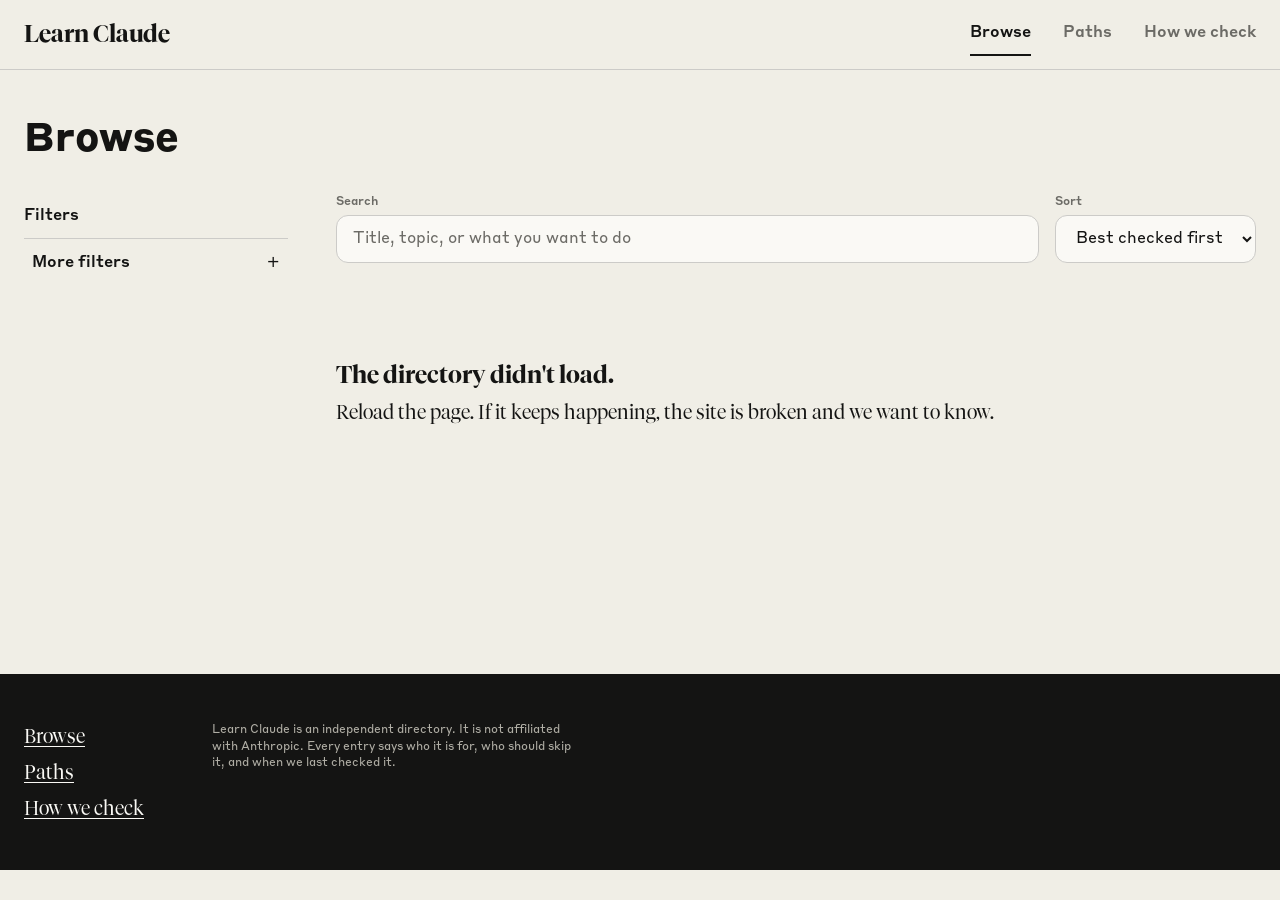
==== browse.html @ e6360607 "Home: mark the option the drawing is showing, and draw the one you point at Two things the home scre" ====
<!DOCTYPE html>
<html lang="en">
<head>
<meta charset="utf-8">
<meta name="viewport" content="width=device-width, initial-scale=1">
<title>Browse — Learn Claude</title>
<meta name="description" content="Filter every checked Claude resource by role, level, time, topic, format and cost. Each one says who it is for and who should skip it.">
<meta property="og:title" content="Browse — Learn Claude">
<meta property="og:description" content="Filter every checked Claude resource by role, level, time, topic, format and cost.">
<meta property="og:type" content="website">
<meta name="twitter:card" content="summary">
<link rel="icon" href="favicon.svg" type="image/svg+xml">
<link rel="preload" href="assets/fonts/tiempos/Tiempos Fine Light.woff2" as="font" type="font/woff2" crossorigin>
<link rel="stylesheet" href="assets/css/tokens.css">
<link rel="stylesheet" href="assets/css/site.css">
</head>
<body>

<a class="skip-link" href="#main">Skip to content</a>

<header class="site-header">
  <div class="wrap">
    <a class="wordmark" href="index.html">Learn Claude</a>
    <nav class="nav" aria-label="Main">
      <a class="nav-link" href="browse.html" aria-current="page">Browse</a>
      <a class="nav-link" href="paths.html">Paths</a>
      <a class="nav-link" href="how-we-check.html">How we check</a>
    </nav>
  </div>
</header>

<main id="main" class="wrap page">
  <h1 class="h1">Browse</h1>

  <div class="browse-grid">

    <aside class="filter-rail" aria-label="Filters">
      <div class="filter-head">
        <h2 class="h3">Filters</h2>
        <button type="button" class="btn-quiet hidden" id="clearAll">Clear all</button>
      </div>
      <div id="filtersPrimary"></div>
      <button type="button" class="filter-more" id="moreToggle" aria-expanded="false">
        <span>More filters</span><span aria-hidden="true" id="moreGlyph">+</span>
      </button>
      <div id="filtersMore" class="hidden"></div>
    </aside>

    <section aria-label="Results">
      <div class="results-bar">
        <div class="field" style="flex:1 1 300px">
          <label for="q">Search</label>
          <input class="input" id="q" type="search" aria-label="Search resources"
                 placeholder="Title, topic, or what you want to do" autocomplete="off">
        </div>
        <div class="field">
          <label for="sort">Sort</label>
          <select class="select" id="sort">
            <option value="best">Best checked first</option>
            <option value="newest">Newest first</option>
            <option value="shortest">Shortest first</option>
          </select>
        </div>
      </div>

      <div class="chip-row" id="appliedChips" style="margin-bottom:var(--space-16)"></div>

      <p class="result-count" id="count" aria-live="polite" role="status"></p>

      <div class="card-list" id="results" style="margin-top:var(--space-24)"></div>
      <div id="empty"></div>
    </section>

  </div>
</main>

<div class="mobile-filter-bar">
  <button type="button" class="btn btn-secondary" id="openSheet" aria-label="Open filters">
    Filters
  </button>
</div>

<div class="sheet hidden" id="sheet" role="dialog" aria-modal="true" aria-label="Filters">
  <div class="sheet-head">
    <h2 class="h3">Filters</h2>
    <button type="button" class="btn-quiet" id="closeSheet">Close</button>
  </div>
  <div class="sheet-body" id="sheetBody"></div>
  <div class="sheet-foot">
    <button type="button" class="btn btn-primary" id="sheetConfirm">Show resources</button>
  </div>
</div>

<footer class="site-footer">
  <div class="wrap">
    <div class="footer-col">
      <a href="browse.html">Browse</a>
      <a href="paths.html">Paths</a>
      <a href="how-we-check.html">How we check</a>
    </div>
    <p class="footer-note">
      Learn Claude is an independent directory. It is not affiliated with Anthropic.
      Every entry says who it is for, who should skip it, and when we last checked it.
    </p>
  </div>
</footer>

<script src="data/items.js"></script>
<script src="data/paths.js"></script>
<script src="assets/js/ui.js"></script>
<script src="assets/js/search.js"></script>
<script src="assets/js/browse.js"></script>
</body>
</html>
---- assets/css/tokens.css ----
/* ==========================================================================
   Design tokens — Claude learning directory
   Source: Anthropic's own design system, captured at
   https://styles.refero.design/style/d469cba4-c448-4a43-a033-883f8bfcdc42
   Checked 2026-08-19. Full reference: docs/design/anthropic-style-reference.md

   Nothing in the site may hardcode a colour, size, or radius. Use these.
   ========================================================================== */

/* --------------------------------------------------------------------------
   Fonts
   Files live in /styrene-font-family and /Tiempos_Fine.
   Note: the licensed Tiempos cut here is Fine, which is drawn for large display
   sizes. It is thin below about 24px. Body copy at 20px will look lighter than
   Anthropic's, which uses Tiempos Text. Swap the files if Text is acquired —
   nothing else changes, the family name stays the same.

   Weight 400 loads the file named Light, and that is deliberate. Two things:

   1. 'Tiempos Fine Regular' is a damaged file. Its CFF CharStrings INDEX fails
      validation, so Chrome rejects the .woff2 and the .otf alike and silently
      falls back to Georgia. 'Tiempos Fine Bold' is damaged the same way; no rule
      points at it. Every other face decodes. Replace the file and this comment
      goes away.
   2. Of the faces that do work, Light is the one that reads as body copy at 20px.
      Measured on the live page: Medium reads as bold, because a display cut's
      Medium lands near a text cut's Bold at this size.

   So the name says Light and the eye says regular. Trust the eye.
   -------------------------------------------------------------------------- */

@font-face {
  font-family: 'Tiempos';
  src: url('../fonts/tiempos/Tiempos Fine Light.woff2') format('woff2'),
       url('../fonts/tiempos/Tiempos Fine Light.otf') format('opentype');
  font-weight: 400; font-style: normal; font-display: swap;
}
/* Light Italic, not Regular Italic. The roman above is Light; a Regular italic
   beside it would set every italic phrase heavier than the words around it. */
@font-face {
  font-family: 'Tiempos';
  src: url('../fonts/tiempos/Tiempos Fine Light Italic.woff2') format('woff2'),
       url('../fonts/tiempos/Tiempos Fine Light Italic.otf') format('opentype');
  font-weight: 400; font-style: italic; font-display: swap;
}
@font-face {
  font-family: 'Tiempos';
  src: url('../fonts/tiempos/Tiempos Fine Semibold.woff2') format('woff2'),
       url('../fonts/tiempos/Tiempos Fine Semibold.otf') format('opentype');
  font-weight: 600; font-style: normal; font-display: swap;
}
@font-face {
  font-family: 'Styrene';
  src: url('../fonts/styrene/StyreneB-Regular.woff2') format('woff2'),
       url('../fonts/styrene/StyreneB-Regular.otf') format('opentype');
  font-weight: 400; font-style: normal; font-display: swap;
}
@font-face {
  font-family: 'Styrene';
  src: url('../fonts/styrene/StyreneB-Medium.woff2') format('woff2'),
       url('../fonts/styrene/StyreneB-Medium.otf') format('opentype');
  font-weight: 500; font-style: normal; font-display: swap;
}
@font-face {
  font-family: 'Styrene';
  src: url('../fonts/styrene/StyreneB-Bold.woff2') format('woff2'),
       url('../fonts/styrene/StyreneB-Bold.otf') format('opentype');
  font-weight: 700; font-style: normal; font-display: swap;
}

:root {

  /* ------------------------------------------------------------------------
     Palette — warm earth tones only. No cool gray, no blue, ever.
     ------------------------------------------------------------------------ */
  --slate-dark:    #141413;  /* primary text, headings, footer bg, hairlines  */
  --slate-medium:  #3d3d3a;  /* dark-on-dark borders inside the footer        */
  --cloud-dark:    #87867f;  /* outlined button borders, mid dividers         */
  --cloud-medium:  #b0aea5;  /* muted helper text, inactive nav, secondary    */
  --stone:         #cccbc8;  /* hairline borders between sections             */
  --oat-warm:      #e3dacc;  /* grouped panels, the icon accent colour        */
  --manilla:       #f5e3c7;  /* featured hero card only                       */
  --ivory-medium:  #f0eee6;  /* page canvas                                   */
  --ivory-light:   #faf9f5;  /* card surfaces                                 */
  --clay:          #d97757;  /* THE single accent. One filled CTA per page.   */
  --clay-deep:     #c6613f;  /* clay hover and pressed                        */
  --clay-text:     #ac5233;  /* clay as text — see the flag note below        */
  --bark:          #6c6b66;  /* ours, not Anthropic's — see the note below    */

  /* Why --bark exists. Measured 2026-08-19 against #f0eee6:
       --cloud-medium #b0aea5   1.91:1  fails WCAG at every size
       --cloud-dark   #87867f   3.15:1  passes only at 18.66px+
     Anthropic uses those two for small metadata anyway. We cannot: a directory
     whose whole product is a date and a one-line judgement must have those legible.
     --bark is --cloud-dark darkened on its own hue until it clears 4.60:1, so it
     stays in the warm family and passes AA at any size. */

  /* ------------------------------------------------------------------------
     Surfaces — elevation comes from tone, never from a shadow
     ------------------------------------------------------------------------ */
  --surface-canvas:  var(--ivory-medium);
  --surface-card:    var(--ivory-light);
  --surface-feature: var(--manilla);
  --surface-panel:   var(--oat-warm);
  --surface-invert:  var(--slate-dark);

  /* ------------------------------------------------------------------------
     Text
     ------------------------------------------------------------------------ */
  /* Every one of these passes WCAG AA at any size. Verified, not assumed. */
  --text-primary:   var(--slate-dark);   /* 15.87:1 on page */
  --text-secondary: var(--bark);         /*  4.60:1 on page — dates, source, metadata */
  --text-muted:     var(--bark);         /* same. There is no weaker legible option. */
  --text-on-invert: var(--ivory-light);  /* 17.50:1 on the footer */
  --text-on-clay:   var(--slate-dark);   /*  5.90:1. White on clay is 3.12:1 and fails. */

  /* Decorative only. Never put text a reader must read in these. */
  --line-quiet:     var(--cloud-medium); /* placeholder text, inactive nav, dividers */

  /* ------------------------------------------------------------------------
     Borders — 1px hairlines. There are no shadows in this system.
     ------------------------------------------------------------------------ */
  --border:        var(--stone);
  --border-strong: var(--cloud-dark);
  --border-invert: var(--slate-medium);

  /* ------------------------------------------------------------------------
     Semantic tokens for this site specifically.
     The four review tiers must never be signalled by colour alone — every
     badge carries its word as well. See docs/design/design-brief.md.
     ------------------------------------------------------------------------ */
  --tier-reviewed-bg:     var(--slate-dark);
  --tier-reviewed-text:   var(--ivory-light);
  --tier-ai-bg:           var(--oat-warm);
  --tier-ai-text:         var(--slate-dark);
  --tier-previewed-bg:    transparent;
  --tier-previewed-text:  var(--bark);
  --tier-previewed-brdr:  var(--cloud-dark);
  --tier-listed-bg:       transparent;
  --tier-listed-text:     var(--bark);   /* badges are 12px — cloud-medium is illegible there */
  --tier-listed-brdr:     var(--stone);

  /* "possibly outdated" and "link is dead". Measured 2026-08-23 at 12px:
       --clay-deep #c6613f   3.85:1 on the card, 3.49:1 on the canvas — both fail AA
       --clay-text #ac5233   4.97:1 on the card, 4.51:1 on the canvas — both pass
     Same hue, same saturation, lightness lowered until it cleared 4.5:1, which is the
     method the --bark note above describes. A warning nobody can read is not a warning.
     --clay itself does not change; the one filled button keeps its colour. */
  --flag-outdated: var(--clay-text);

  /* ------------------------------------------------------------------------
     Type families
     ------------------------------------------------------------------------ */
  --font-serif: 'Tiempos', ui-serif, Georgia, Cambria, 'Times New Roman', serif;
  --font-sans:  'Styrene', ui-sans-serif, system-ui, -apple-system, 'Segoe UI', Roboto, sans-serif;
  --font-mono:  ui-monospace, SFMono-Regular, Menlo, Monaco, Consolas, monospace;

  /* ------------------------------------------------------------------------
     Type scale — major third from a 12px base.
     Serif carries the voice. Sans is interface chrome only.
     ------------------------------------------------------------------------ */
  --text-caption:     12px;  --leading-caption:     1.4;  --tracking-caption:    -0.24px;
  --text-body-sm:     16px;  --leading-body-sm:     1.5;  --tracking-body-sm:    -0.08px;
  --text-body:        20px;  --leading-body:        1.4;  --tracking-body:        0;
  --text-subheading:  24px;  --leading-subheading:  1.3;  --tracking-subheading: -0.05px;
  --text-heading:     40px;  --leading-heading:     1.1;  --tracking-heading:    -0.12px;
  --text-display:     68px;  --leading-display:     1.1;  --tracking-display:     0;

  --weight-regular:  400;
  --weight-medium:   500;
  --weight-semibold: 600;
  --weight-bold:     700;

  /* ------------------------------------------------------------------------
     Spacing — 4px base. Nothing outside this scale.
     ------------------------------------------------------------------------ */
  --space-4:   4px;
  --space-8:   8px;
  --space-12: 12px;
  --space-16: 16px;
  --space-24: 24px;
  --space-32: 32px;
  --space-48: 48px;
  --space-76: 76px;
  --space-100: 100px;

  /* ------------------------------------------------------------------------
     Layout
     ------------------------------------------------------------------------ */
  --page-max-width: 1280px;
  --measure: 68ch;          /* longest a line of body text may run */
  --section-gap: var(--space-100);
  --card-padding: var(--space-24);
  --element-gap: var(--space-8);

  /* ------------------------------------------------------------------------
     Radius — the bottom-only 8px on filled buttons is the signature.
     Do not round it evenly.
     ------------------------------------------------------------------------ */
  --radius-card:    24px;
  --radius-outline: 12px;
  --radius-filled:  0 0 8px 8px;
  --radius-nav:      0;
  --radius-badge:    0;
  --radius-link:     0;

  /* ------------------------------------------------------------------------
     Motion — used by the fillable level and time icons, and by filter changes.
     ------------------------------------------------------------------------ */
  --dur-fast: 120ms;
  --dur-base: 220ms;
  --dur-slow: 550ms;
  --ease-out: cubic-bezier(.4, 0, .2, 1);

  /* ------------------------------------------------------------------------
     Focus — must be visible everywhere. 2px, never removed.
     ------------------------------------------------------------------------ */
  --focus-ring: 2px solid var(--slate-dark);
  --focus-offset: 2px;
}

/* Smaller display type on phones. Everything else scales by itself. */
@media (max-width: 768px) {
  :root {
    --text-display: 40px;
    --text-heading: 36px;
    --text-subheading: 20px;
    --text-body: 18px;
    --section-gap: var(--space-48);
  }
}

@media (prefers-reduced-motion: reduce) {
  :root {
    --dur-fast: 0ms;
    --dur-base: 0ms;
    --dur-slow: 0ms;
  }
}
---- assets/css/site.css ----
/* Learn Claude — the stylesheet.
 *
 * Every value here comes from tokens.css. Nothing hardcodes a colour, size or radius;
 * if a value is needed that is not a token, the token file is what should change.
 *
 * The design rules this file exists to hold, from docs/design/design-brief.md:
 *   - No box-shadow anywhere. Elevation is tone plus a 1px hairline.
 *   - Body copy is serif at 20px. Sans-serif is chrome only: nav, buttons, badges, meta.
 *   - Clay appears once per page, on one filled button.
 *   - Filled buttons are square on top, rounded at the bottom. That is the signature.
 *   - Inline links keep their underline at rest. Print convention, not hover-to-discover.
 */

/* ---------------------------------------------------------------- reset ---- */

*, *::before, *::after { box-sizing: border-box; }

html { -webkit-text-size-adjust: 100%; }

body {
  margin: 0;
  background: var(--surface-canvas);
  color: var(--text-primary);
  font: var(--weight-regular) var(--text-body)/var(--leading-body) var(--font-serif);
  -webkit-font-smoothing: antialiased;
  text-rendering: optimizeLegibility;
}

h1, h2, h3, h4, p, ul, ol, figure { margin: 0; }
ul, ol { padding: 0; list-style: none; }
img { max-width: 100%; display: block; }
input, select, button, textarea { font: inherit; color: inherit; }

a {
  color: var(--text-primary);
  text-decoration: underline;
  text-underline-offset: 3px;
  text-decoration-thickness: 1px;
}
a:hover { color: var(--bark); }

:focus-visible { outline: var(--focus-ring); outline-offset: var(--focus-offset); }

::placeholder { color: var(--bark); opacity: 1; }

/* Every control is at least 44px tall. Not a suggestion — it is the difference
   between usable and unusable on a phone. */
button, .btn, .nav-link, .filter-option { min-height: 44px; }

@media (prefers-reduced-motion: reduce) {
  *, *::before, *::after {
    animation-duration: 0.01ms !important;
    transition-duration: 0.01ms !important;
  }
}

/* --------------------------------------------------------------- layout ---- */

.wrap {
  max-width: var(--page-max-width);
  margin: 0 auto;
  padding-left: var(--space-24);
  padding-right: var(--space-24);
}

.skip-link {
  position: absolute;
  left: -9999px;
  top: var(--space-8);
  z-index: 99;
  background: var(--surface-card);
  color: var(--text-primary);
  padding: var(--space-12) var(--space-16);
  border: 1px solid var(--slate-dark);
  font: var(--weight-medium) var(--text-body-sm) var(--font-sans);
  text-decoration: none;
}
.skip-link:focus { left: var(--space-8); }

.site-header { border-bottom: 1px solid var(--border); }
.site-header .wrap {
  display: flex;
  align-items: center;
  justify-content: space-between;
  gap: var(--space-24);
  flex-wrap: wrap;
  padding-top: var(--space-12);
  padding-bottom: var(--space-12);
}

.wordmark {
  font: var(--weight-semibold) var(--text-subheading)/1.2 var(--font-serif);
  letter-spacing: var(--tracking-subheading);
  text-decoration: none;
  padding: var(--space-8) 0;
}

.nav { display: flex; gap: var(--space-32);
  font: var(--weight-medium) var(--text-body-sm)/var(--leading-body-sm) var(--font-sans); }
.nav-link {
  display: inline-flex;
  align-items: center;
  text-decoration: none;
  color: var(--text-secondary);
  border-bottom: 2px solid transparent;
}
.nav-link:hover { color: var(--text-primary); }
.nav-link[aria-current="page"] {
  color: var(--text-primary);
  border-bottom-color: var(--slate-dark);
}

.page { padding-top: var(--space-48); padding-bottom: var(--space-100); }

.site-footer {
  background: var(--surface-invert);
  color: var(--text-on-invert);
  margin-top: var(--space-100);
}
.site-footer .wrap {
  display: flex; flex-wrap: wrap; gap: var(--space-48);
  align-items: flex-start;
  padding-top: var(--space-48); padding-bottom: var(--space-48);
}
.site-footer a { color: var(--text-on-invert); }
.site-footer :focus-visible { outline-color: var(--ivory-light); }
.footer-col { display: flex; flex-direction: column; gap: var(--space-8); min-width: 140px; }
.footer-note {
  font: var(--weight-regular) var(--text-caption)/var(--leading-caption) var(--font-sans);
  color: var(--cloud-medium);
  max-width: 46ch;
}

/* ------------------------------------------------------------ typography ---- */

.display {
  font: var(--weight-regular) var(--text-display)/var(--leading-display) var(--font-serif);
  letter-spacing: var(--tracking-display);
  text-wrap: pretty;
}
.h1 {
  font: var(--weight-bold) var(--text-heading)/var(--leading-heading) var(--font-sans);
  letter-spacing: var(--tracking-heading);
}
.h2 {
  font: var(--weight-semibold) var(--text-subheading)/var(--leading-subheading) var(--font-serif);
  letter-spacing: var(--tracking-subheading);
  text-wrap: balance;
}
.h3 {
  font: var(--weight-medium) var(--text-body-sm)/var(--leading-body-sm) var(--font-sans);
}
.prose {
  max-width: var(--measure);
  font: var(--weight-regular) var(--text-body)/var(--leading-body) var(--font-serif);
  text-wrap: pretty;
}
.prose + .prose { margin-top: var(--space-16); }

/* Sans, small, quiet. Dates, counts, authors, helper text. */
.meta {
  font: var(--weight-regular) var(--text-body-sm)/var(--leading-body-sm) var(--font-sans);
  color: var(--text-secondary);
}
.caption {
  font: var(--weight-medium) var(--text-caption)/var(--leading-caption) var(--font-sans);
  letter-spacing: var(--tracking-caption);
  color: var(--text-secondary);
}
.lede {
  font: var(--weight-regular) var(--text-subheading)/var(--leading-subheading) var(--font-serif);
  max-width: var(--measure);
  text-wrap: pretty;
}

/* -------------------------------------------------------------- buttons ---- */

.btn {
  display: inline-flex;
  align-items: center;
  justify-content: center;
  gap: var(--space-8);
  padding: 0 var(--space-32);
  border: 1px solid transparent;
  cursor: pointer;
  text-decoration: none;
  font: var(--weight-medium) var(--text-body-sm)/var(--leading-body-sm) var(--font-sans);
  transition: background var(--dur-fast) var(--ease-out),
              color var(--dur-fast) var(--ease-out);
}

/* The one clay element on a page. Square on top, rounded below — and dark text,
   because white on clay measures 3.12:1 and fails. */
.btn-primary {
  background: var(--clay);
  color: var(--text-on-clay);
  border-radius: var(--radius-filled);
  min-height: 52px;
}
.btn-primary:hover { background: var(--clay-deep); color: var(--text-on-clay); }

.btn-secondary {
  background: transparent;
  color: var(--text-primary);
  border-color: var(--border-strong);
  border-radius: var(--radius-outline);
}
.btn-secondary:hover { background: var(--surface-card); color: var(--text-primary); }

.btn-quiet {
  background: transparent;
  border: 0;
  padding: var(--space-8) 0;
  color: var(--text-secondary);
  text-decoration: underline;
  text-underline-offset: 3px;
  cursor: pointer;
  font: var(--weight-regular) var(--text-caption)/var(--leading-caption) var(--font-sans);
}
.btn-quiet:hover { color: var(--text-primary); }

/* ---------------------------------------------------------------- forms ---- */

.field { display: flex; flex-direction: column; gap: var(--space-4); }
.field label {
  font: var(--weight-medium) var(--text-caption)/var(--leading-caption) var(--font-sans);
  color: var(--text-secondary);
}
.input, .select {
  width: 100%;
  min-height: 48px;
  padding: 0 var(--space-16);
  background: var(--surface-card);
  border: 1px solid var(--border);
  border-radius: var(--radius-outline);
  font: var(--weight-regular) var(--text-body-sm)/var(--leading-body-sm) var(--font-sans);
}
.input:hover, .select:hover { border-color: var(--border-strong); }

/* --------------------------------------------------------------- badges ---- */

/* How thoroughly we checked something. Colour never carries this alone — the word is
   always present, because a colour-blind reader must get the same information. */
.badge {
  display: inline-block;
  padding: 3px 10px;
  border: 1px solid transparent;
  border-radius: var(--radius-badge);
  font: var(--weight-medium) var(--text-caption)/var(--leading-caption) var(--font-sans);
  letter-spacing: var(--tracking-caption);
  white-space: nowrap;
}
.badge-reviewed    { background: var(--tier-reviewed-bg); color: var(--tier-reviewed-text); }
.badge-ai-reviewed { background: var(--tier-ai-bg);       color: var(--tier-ai-text); }
.badge-previewed   { background: transparent; color: var(--tier-previewed-text);
                     border-color: var(--tier-previewed-brdr); }
.badge-listed      { background: transparent; color: var(--tier-listed-text);
                     border-color: var(--tier-listed-brdr); }

/* Publisher. Quiet by design: who made it matters less than how well we checked it. */
.publisher-official {
  display: inline-block;
  padding: 2px 8px;
  background: var(--surface-feature);
  border-radius: var(--radius-badge);
  font: var(--weight-medium) var(--text-caption)/var(--leading-caption) var(--font-sans);
  color: var(--text-primary);
}

.chip {
  display: inline-block;
  padding: 3px 10px;
  border: 1px solid var(--border);
  border-radius: var(--radius-badge);
  font: var(--weight-regular) var(--text-caption)/var(--leading-caption) var(--font-sans);
  color: var(--text-secondary);
  white-space: nowrap;
}
.chip-row { display: flex; flex-wrap: wrap; gap: var(--space-8); align-items: center; }

/* A removable applied filter. */
.chip-applied {
  display: inline-flex; align-items: center; gap: var(--space-8);
  padding: 4px 6px 4px 10px;
  background: var(--surface-card);
  border: 1px solid var(--border-strong);
  border-radius: var(--radius-badge);
  font: var(--weight-regular) var(--text-caption)/var(--leading-caption) var(--font-sans);
  cursor: pointer;
}
.chip-applied:hover { background: var(--surface-feature); }

/* Choice chips on the home screen. */
.chip-choice {
  padding: var(--space-8) var(--space-16);
  background: var(--surface-card);
  border: 1px solid var(--border);
  border-radius: var(--radius-outline);
  cursor: pointer;
  font: var(--weight-regular) var(--text-body-sm)/var(--leading-body-sm) var(--font-sans);
  text-align: left;
  transition: background-color var(--dur-base) var(--ease-out);
}
.chip-choice:hover { border-color: var(--slate-dark); }

/* The drawing is showing this one.
   Before anything is chosen the picture changes by itself every 2.6 seconds, and until
   now nothing on the page said which option it was drawing. --surface-panel is the tone
   the icons are drawn against, so the chip and the picture agree.
   Background only. The border stays with :hover and [aria-pressed], which keeps three
   steps apart: being drawn, being pointed at, being chosen. The duration is the one the
   drawing fades with, so the chip and the picture move together — and reduced motion
   sets it to 0ms with everything else. */
.chip-choice[data-showing] { background: var(--surface-panel); }

.chip-choice[aria-pressed="true"] {
  background: var(--surface-invert);
  color: var(--text-on-invert);
  border-color: var(--slate-dark);
}

/* ----------------------------------------------------------------- card ---- */

.card {
  display: block;
  background: var(--surface-card);
  border: 1px solid var(--border);
  border-radius: var(--radius-card);
  padding: var(--card-padding);
  text-decoration: none;
  color: inherit;
  transition: border-color var(--dur-fast) var(--ease-out),
              background var(--dur-fast) var(--ease-out);
}
.card:hover { border-color: var(--border-strong); background: var(--surface-feature); color: inherit; }

.card-list { display: flex; flex-direction: column; gap: var(--space-16); }

.card-top { display: flex; align-items: flex-start; gap: var(--space-16);
            justify-content: space-between; }
.card-title {
  font: var(--weight-semibold) var(--text-subheading)/var(--leading-subheading) var(--font-serif);
  letter-spacing: var(--tracking-subheading);
  margin-top: var(--space-8);
  text-wrap: balance;
}
.card-source { margin-top: var(--space-4); }
.card-icon { width: 32px; height: 32px; flex: 0 0 auto; }

.card-for {
  margin-top: var(--space-12);
  font: var(--weight-regular) var(--text-body-sm)/var(--leading-body-sm) var(--font-sans);
  color: var(--text-secondary);
  max-width: var(--measure);
}

/* The reason the site exists. Serif, full size, heavier than everything above it.
   If this ever reads as a footnote, the card is wrong. */
.card-skip {
  margin-top: var(--space-12);
  padding-top: var(--space-12);
  border-top: 1px solid var(--line-quiet);
  font: var(--weight-regular) var(--text-body)/var(--leading-body) var(--font-serif);
  color: var(--text-primary);
  max-width: var(--measure);
  text-wrap: pretty;
}
.card-skip .label { font-weight: var(--weight-semibold); }

.card-foot {
  margin-top: var(--space-16);
  display: flex; flex-wrap: wrap; gap: var(--space-12); align-items: center;
  font: var(--weight-regular) var(--text-caption)/var(--leading-caption) var(--font-sans);
  color: var(--text-secondary);
}
.flag-outdated { color: var(--flag-outdated); }
.flag-dead { color: var(--flag-outdated); font-weight: var(--weight-medium); }

/* "Step 2 of 6 in Your first week with Claude" */
.card-path {
  display: inline-block;
  margin-top: var(--space-12);
  padding: 2px 10px;
  background: var(--surface-feature);
  border-radius: var(--radius-badge);
  font: var(--weight-medium) var(--text-caption)/var(--leading-caption) var(--font-sans);
}

/* -------------------------------------------------------------- browse ---- */

.browse-grid {
  display: grid;
  grid-template-columns: 264px minmax(0, 1fr);
  gap: var(--space-48);
  align-items: start;
  margin-top: var(--space-32);
}

/* Sticky, but it does not scroll inside itself. A capped, overflowing rail puts a
   second scrollbar next to the page's own, and a reader then has to work out which one
   moves what. The filters are short enough to simply be as tall as they are. */
.filter-rail {
  position: sticky;
  top: var(--space-24);
}
.filter-head {
  display: flex; align-items: center; justify-content: space-between;
  gap: var(--space-16); min-height: 44px;
}
.filter-group { margin: var(--space-16) 0 var(--space-24); }
.filter-group h3 { margin-bottom: var(--space-8); }
.filter-option {
  display: flex; align-items: center; gap: var(--space-12);
  width: 100%;
  padding: var(--space-4) var(--space-8);
  background: transparent; border: 0; border-radius: 0;
  cursor: pointer; text-align: left;
  font: var(--weight-regular) var(--text-body-sm)/var(--leading-body-sm) var(--font-sans);
}
.filter-option:hover { background: var(--surface-card); }
.filter-box {
  flex: 0 0 auto; width: 16px; height: 16px;
  display: inline-flex; align-items: center; justify-content: center;
  font: var(--weight-bold) 11px/1 var(--font-sans);
  border: 1px solid var(--border-strong);
  background: transparent;
  color: var(--ivory-light);
}
.filter-option[aria-checked="true"] .filter-box {
  background: var(--slate-dark); border-color: var(--slate-dark);
}
.filter-icon { width: 28px; height: 28px; flex: 0 0 auto;
               background-position: center; background-size: contain;
               background-repeat: no-repeat; }
.filter-more {
  display: flex; justify-content: space-between; align-items: center;
  gap: var(--space-16); width: 100%;
  padding: var(--space-12) var(--space-8);
  background: transparent; border: 0; border-top: 1px solid var(--border);
  border-radius: 0; cursor: pointer; text-align: left;
  font: var(--weight-medium) var(--text-body-sm)/var(--leading-body-sm) var(--font-sans);
}
.filter-more:hover { background: var(--surface-card); }

.results-bar {
  display: flex; flex-wrap: wrap; gap: var(--space-16);
  align-items: flex-end; margin-bottom: var(--space-24);
}
.result-count {
  font: var(--weight-medium) var(--text-body-sm)/var(--leading-body-sm) var(--font-sans);
  color: var(--text-primary);
}

.empty {
  padding: var(--space-48) 0;
  max-width: var(--measure);
}
.empty strong { display: block; margin-bottom: var(--space-8);
  font: var(--weight-semibold) var(--text-subheading)/var(--leading-subheading) var(--font-serif); }

/* --------------------------------------------------------------- paths ---- */

/* A path is a route, so it reads as a numbered line rather than a grid of cards. */
.path-list { display: flex; flex-direction: column; gap: var(--space-48); }

.path-header { max-width: var(--measure); }
.path-stats {
  margin-top: var(--space-8);
  font: var(--weight-regular) var(--text-caption)/var(--leading-caption) var(--font-sans);
  color: var(--text-secondary);
}

.step-list { display: flex; flex-direction: column; gap: 0; margin-top: var(--space-32); }

.step {
  display: grid;
  grid-template-columns: 56px minmax(0, 1fr);
  gap: var(--space-24);
  padding-bottom: var(--space-32);
  position: relative;
}
/* The spine. Makes the order unmistakable when you land halfway down. */
.step::before {
  content: "";
  position: absolute;
  left: 27px; top: 40px; bottom: 0;
  width: 1px; background: var(--border);
}
.step:last-child::before { display: none; }

.step-num {
  width: 40px; height: 40px;
  display: flex; align-items: center; justify-content: center;
  border: 1px solid var(--border-strong);
  border-radius: 50%;
  background: var(--surface-canvas);
  position: relative; z-index: 1;
  font: var(--weight-medium) var(--text-caption)/1 var(--font-sans);
}

/* Ours, not the resource's — same weight `Skip if:` carries on a card. */
.step-why {
  margin-top: var(--space-12);
  font: var(--weight-regular) var(--text-body)/var(--leading-body) var(--font-serif);
  max-width: var(--measure);
  text-wrap: pretty;
}

/* ------------------------------------------------------------- resource ---- */

.resource-head { max-width: var(--measure); }
.resource-actions {
  display: flex; flex-wrap: wrap; gap: var(--space-12);
  margin-top: var(--space-32);
}
.section { margin-top: var(--space-48); max-width: var(--measure); }
.section h2 { margin-bottom: var(--space-12); }
.provenance {
  margin-top: var(--space-48);
  padding-top: var(--space-16);
  border-top: 1px solid var(--border);
  font: var(--weight-regular) var(--text-caption)/var(--leading-caption) var(--font-sans);
  color: var(--text-secondary);
}

/* ---------------------------------------------------------------- mobile ---- */

.mobile-filter-bar { display: none; }

@media (max-width: 768px) {
  .wrap { padding-left: var(--space-16); padding-right: var(--space-16); }
  .browse-grid { grid-template-columns: 1fr; gap: var(--space-24); }
  .filter-rail { display: none; }
  .page { padding-bottom: var(--space-100); }

  /* A bar pinned to the bottom, because that is where a thumb is. */
  .mobile-filter-bar {
    display: block;
    position: fixed; left: 0; right: 0; bottom: 0; z-index: 40;
    padding: var(--space-12) var(--space-16);
    background: var(--surface-card);
    border-top: 1px solid var(--border);
  }
  .mobile-filter-bar .btn { width: 100%; }

  .sheet {
    position: fixed; inset: 0; z-index: 50;
    background: var(--surface-canvas);
    display: flex; flex-direction: column;
  }
  .sheet-head {
    display: flex; align-items: center; justify-content: space-between;
    gap: var(--space-16);
    padding: var(--space-16);
    border-bottom: 1px solid var(--border);
  }
  .sheet-body { flex: 1; overflow: auto; padding: var(--space-16); }
  .sheet-foot { padding: var(--space-16); border-top: 1px solid var(--border); }
  .sheet-foot .btn { width: 100%; }

  .step { grid-template-columns: 40px minmax(0, 1fr); gap: var(--space-16); }
  .step::before { left: 19px; }
  .step-num { width: 32px; height: 32px; }
}

.hidden { display: none !important; }
.visually-hidden {
  position: absolute; width: 1px; height: 1px;
  padding: 0; margin: -1px; overflow: hidden;
  clip: rect(0 0 0 0); white-space: nowrap; border: 0;
}
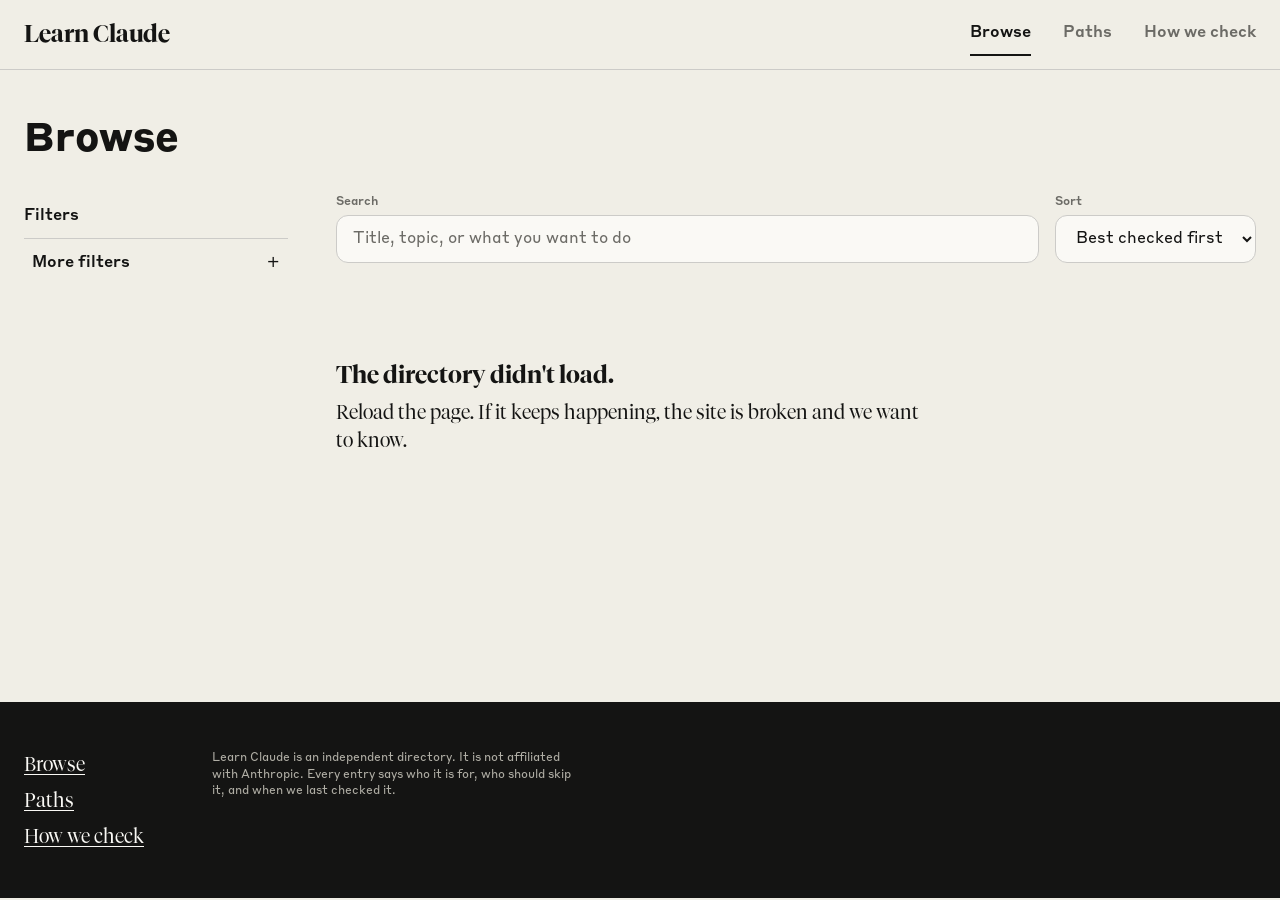
==== commit a25af5c5: "Render a path as cards, badge the real publisher, shorten Time and Cost everywhere A single path use" ====
--- a/browse.html
+++ b/browse.html
@@ -107,6 +107,7 @@
 
 <script src="data/items.js"></script>
 <script src="data/paths.js"></script>
+<script src="data/publisher-marks.js"></script>
 <script src="assets/js/ui.js"></script>
 <script src="assets/js/search.js"></script>
 <script src="assets/js/browse.js"></script>
--- a/assets/css/tokens.css
+++ b/assets/css/tokens.css
@@ -188,15 +188,68 @@
      Layout
      ------------------------------------------------------------------------ */
   --page-max-width: 1280px;
-  --measure: 68ch;          /* longest a line of body text may run */
+  /* Longest a line of body text may run. 50, not 68, and the unit is the reason.
+     `ch` is the advance width of the digit 0, which is far wider than an average
+     lowercase character. Measured in Chrome on 2026-08-27:
+
+       Tiempos 20px   0 = 12.00px   average prose character = 8.52px   ratio 1.41
+       Styrene 16px   0 = 11.07px   average prose character = 7.97px   ratio 1.39
+
+     So `ch` buys about 1.4 characters, and 68ch was setting 96 characters per
+     line - measured at 816px on how-we-check. 50ch lands at 70 in the serif and
+     69 in the sans, both inside the 66-75 that the brief asks for.
+
+     Keep the unit. It scales with font size and with the face, which px would
+     not; only the number was wrong. Re-measure with the ratio above before
+     changing it. */
+  --measure: 50ch;
   --section-gap: var(--space-100);
   --card-padding: var(--space-24);
   --element-gap: var(--space-8);
 
+  --rail-width:     264px;  /* the browse filter rail */
+  --footer-col-min: 140px;  /* below this the four footer columns start wrapping */
+
+  /* ------------------------------------------------------------------------
+     Line weights. The system has exactly two: a hairline, and the thicker rule
+     that marks the current page in the nav.
+     ------------------------------------------------------------------------ */
+  --hairline:    1px;
+  --rule-active: 2px;
+
+  /* ------------------------------------------------------------------------
+     Values that are neither spacing nor type, and had been written as bare
+     numbers because no scale would take them.
+     ------------------------------------------------------------------------ */
+
+  /* Link underlines. 4px would put this on the spacing scale and detach the
+     rule from 12px caption text, which is where most links on this site are. */
+  --underline-offset: 3px;
+
+  /* WCAG 2.5.5. site.css has carried this as a comment since the beginning —
+     "Every control is at least 44px tall. Not a suggestion." A number that
+     states a rule belongs in the scale, not in prose beside it. */
+  --tap-min:     44px;
+  /* The one clay button is deliberately taller than the 44px floor and than the
+     48px inputs. That four pixels is the emphasis; it is not an accident. */
+  --tap-primary: 52px;
+
+  /* Small pills: badges, chips, the publisher mark, the path marker. Five
+     components that look identical were each choosing their own pair — 3/10,
+     3/10, 2/10, 2/8 and 4/6/4/10. None of those numbers is on the 4px grid.
+     One pair now, and it is. */
+  --pill-pad-y: var(--space-4);
+  --pill-pad-x: var(--space-8);
+
   /* ------------------------------------------------------------------------
      Radius — the bottom-only 8px on filled buttons is the signature.
      Do not round it evenly.
      ------------------------------------------------------------------------ */
+  /* The scrolling filter rail. A real number because Chrome ignores the standard
+     scrollbar properties as soon as a ::-webkit-scrollbar rule exists, and that
+     route only takes lengths. Thinner than the 10px Chrome gives for `thin`. */
+  --scrollbar-w:    8px;
+
   --radius-card:    24px;
   --radius-outline: 12px;
   --radius-filled:  0 0 8px 8px;
@@ -209,8 +262,15 @@
      ------------------------------------------------------------------------ */
   --dur-fast: 120ms;
   --dur-base: 220ms;
-  --dur-slow: 550ms;
   --ease-out: cubic-bezier(.4, 0, .2, 1);
+
+  /* Emil Kowalski's point: the built-in curves are too weak, they lack the punch that
+     makes a movement look intended. --ease-out above is Material's standard curve;
+     this is the stronger variant the path step card uses for its hover, press and
+     entry motion. Scoped to that one component rather than swapped globally — --ease-out
+     also drives the filter rail, the icons and the mobile sheet, and moving those is a
+     separate decision from this one. */
+  --ease-card: cubic-bezier(0.23, 1, 0.32, 1);
 
   /* ------------------------------------------------------------------------
      Focus — must be visible everywhere. 2px, never removed.
@@ -234,6 +294,5 @@
   :root {
     --dur-fast: 0ms;
     --dur-base: 0ms;
-    --dur-slow: 0ms;
   }
 }
--- a/assets/css/site.css
+++ b/assets/css/site.css
@@ -34,8 +34,8 @@
 a {
   color: var(--text-primary);
   text-decoration: underline;
-  text-underline-offset: 3px;
-  text-decoration-thickness: 1px;
+  text-underline-offset: var(--underline-offset);
+  text-decoration-thickness: var(--hairline);
 }
 a:hover { color: var(--bark); }
 
@@ -45,7 +45,7 @@
 
 /* Every control is at least 44px tall. Not a suggestion — it is the difference
    between usable and unusable on a phone. */
-button, .btn, .nav-link, .filter-option { min-height: 44px; }
+button, .btn, .nav-link, .filter-option { min-height: var(--tap-min); }
 
 @media (prefers-reduced-motion: reduce) {
   *, *::before, *::after {
@@ -71,13 +71,13 @@
   background: var(--surface-card);
   color: var(--text-primary);
   padding: var(--space-12) var(--space-16);
-  border: 1px solid var(--slate-dark);
+  border: var(--hairline) solid var(--slate-dark);
   font: var(--weight-medium) var(--text-body-sm) var(--font-sans);
   text-decoration: none;
 }
 .skip-link:focus { left: var(--space-8); }
 
-.site-header { border-bottom: 1px solid var(--border); }
+.site-header { border-bottom: var(--hairline) solid var(--border); }
 .site-header .wrap {
   display: flex;
   align-items: center;
@@ -102,7 +102,7 @@
   align-items: center;
   text-decoration: none;
   color: var(--text-secondary);
-  border-bottom: 2px solid transparent;
+  border-bottom: var(--rule-active) solid transparent;
 }
 .nav-link:hover { color: var(--text-primary); }
 .nav-link[aria-current="page"] {
@@ -124,7 +124,7 @@
 }
 .site-footer a { color: var(--text-on-invert); }
 .site-footer :focus-visible { outline-color: var(--ivory-light); }
-.footer-col { display: flex; flex-direction: column; gap: var(--space-8); min-width: 140px; }
+.footer-col { display: flex; flex-direction: column; gap: var(--space-8); min-width: var(--footer-col-min); }
 .footer-note {
   font: var(--weight-regular) var(--text-caption)/var(--leading-caption) var(--font-sans);
   color: var(--cloud-medium);
@@ -181,7 +181,7 @@
   justify-content: center;
   gap: var(--space-8);
   padding: 0 var(--space-32);
-  border: 1px solid transparent;
+  border: var(--hairline) solid transparent;
   cursor: pointer;
   text-decoration: none;
   font: var(--weight-medium) var(--text-body-sm)/var(--leading-body-sm) var(--font-sans);
@@ -195,7 +195,7 @@
   background: var(--clay);
   color: var(--text-on-clay);
   border-radius: var(--radius-filled);
-  min-height: 52px;
+  min-height: var(--tap-primary);
 }
 .btn-primary:hover { background: var(--clay-deep); color: var(--text-on-clay); }
 
@@ -213,7 +213,7 @@
   padding: var(--space-8) 0;
   color: var(--text-secondary);
   text-decoration: underline;
-  text-underline-offset: 3px;
+  text-underline-offset: var(--underline-offset);
   cursor: pointer;
   font: var(--weight-regular) var(--text-caption)/var(--leading-caption) var(--font-sans);
 }
@@ -228,10 +228,10 @@
 }
 .input, .select {
   width: 100%;
-  min-height: 48px;
+  min-height: var(--space-48);
   padding: 0 var(--space-16);
   background: var(--surface-card);
-  border: 1px solid var(--border);
+  border: var(--hairline) solid var(--border);
   border-radius: var(--radius-outline);
   font: var(--weight-regular) var(--text-body-sm)/var(--leading-body-sm) var(--font-sans);
 }
@@ -243,8 +243,8 @@
    always present, because a colour-blind reader must get the same information. */
 .badge {
   display: inline-block;
-  padding: 3px 10px;
-  border: 1px solid transparent;
+  padding: var(--pill-pad-y) var(--pill-pad-x);
+  border: var(--hairline) solid transparent;
   border-radius: var(--radius-badge);
   font: var(--weight-medium) var(--text-caption)/var(--leading-caption) var(--font-sans);
   letter-spacing: var(--tracking-caption);
@@ -260,7 +260,7 @@
 /* Publisher. Quiet by design: who made it matters less than how well we checked it. */
 .publisher-official {
   display: inline-block;
-  padding: 2px 8px;
+  padding: var(--pill-pad-y) var(--pill-pad-x);
   background: var(--surface-feature);
   border-radius: var(--radius-badge);
   font: var(--weight-medium) var(--text-caption)/var(--leading-caption) var(--font-sans);
@@ -269,8 +269,8 @@
 
 .chip {
   display: inline-block;
-  padding: 3px 10px;
-  border: 1px solid var(--border);
+  padding: var(--pill-pad-y) var(--pill-pad-x);
+  border: var(--hairline) solid var(--border);
   border-radius: var(--radius-badge);
   font: var(--weight-regular) var(--text-caption)/var(--leading-caption) var(--font-sans);
   color: var(--text-secondary);
@@ -281,9 +281,9 @@
 /* A removable applied filter. */
 .chip-applied {
   display: inline-flex; align-items: center; gap: var(--space-8);
-  padding: 4px 6px 4px 10px;
+  padding: var(--pill-pad-y) var(--pill-pad-y) var(--pill-pad-y) var(--pill-pad-x);
   background: var(--surface-card);
-  border: 1px solid var(--border-strong);
+  border: var(--hairline) solid var(--border-strong);
   border-radius: var(--radius-badge);
   font: var(--weight-regular) var(--text-caption)/var(--leading-caption) var(--font-sans);
   cursor: pointer;
@@ -294,7 +294,7 @@
 .chip-choice {
   padding: var(--space-8) var(--space-16);
   background: var(--surface-card);
-  border: 1px solid var(--border);
+  border: var(--hairline) solid var(--border);
   border-radius: var(--radius-outline);
   cursor: pointer;
   font: var(--weight-regular) var(--text-body-sm)/var(--leading-body-sm) var(--font-sans);
@@ -324,7 +324,7 @@
 .card {
   display: block;
   background: var(--surface-card);
-  border: 1px solid var(--border);
+  border: var(--hairline) solid var(--border);
   border-radius: var(--radius-card);
   padding: var(--card-padding);
   text-decoration: none;
@@ -345,7 +345,7 @@
   text-wrap: balance;
 }
 .card-source { margin-top: var(--space-4); }
-.card-icon { width: 32px; height: 32px; flex: 0 0 auto; }
+.card-icon { width: var(--space-32); height: var(--space-32); flex: 0 0 auto; }
 
 .card-for {
   margin-top: var(--space-12);
@@ -359,7 +359,7 @@
 .card-skip {
   margin-top: var(--space-12);
   padding-top: var(--space-12);
-  border-top: 1px solid var(--line-quiet);
+  border-top: var(--hairline) solid var(--line-quiet);
   font: var(--weight-regular) var(--text-body)/var(--leading-body) var(--font-serif);
   color: var(--text-primary);
   max-width: var(--measure);
@@ -380,7 +380,7 @@
 .card-path {
   display: inline-block;
   margin-top: var(--space-12);
-  padding: 2px 10px;
+  padding: var(--pill-pad-y) var(--pill-pad-x);
   background: var(--surface-feature);
   border-radius: var(--radius-badge);
   font: var(--weight-medium) var(--text-caption)/var(--leading-caption) var(--font-sans);
@@ -390,22 +390,76 @@
 
 .browse-grid {
   display: grid;
-  grid-template-columns: 264px minmax(0, 1fr);
+  grid-template-columns: var(--rail-width) minmax(0, 1fr);
   gap: var(--space-48);
   align-items: start;
   margin-top: var(--space-32);
 }
 
-/* Sticky, but it does not scroll inside itself. A capped, overflowing rail puts a
-   second scrollbar next to the page's own, and a reader then has to work out which one
-   moves what. The filters are short enough to simply be as tall as they are. */
+/* Sticky, and it scrolls inside itself once it has to.
+   It used to not. The note here said a capped rail puts a second scrollbar next to the
+   page's own and leaves a reader working out which one moves what — a fair worry — and
+   rested it on the filters being short enough to simply be as tall as they are. They
+   are not. Measured against a 694px viewport: the rail is 1047px with "More filters"
+   closed and 2046px with it open, so the last Level option sat 205px below the fold in
+   both states. A sticky element pins its own top, so that overflow could only be reached
+   by scrolling past all the cards to the end of the page, where the rail finally lets
+   go. Options nobody can reach are worse than a scrollbar.
+   `auto`, not `scroll`, so the second bar appears only in the case that would otherwise
+   hide a control. overscroll-behavior stops a flick inside the rail from carrying on
+   into the page, which is the confusion the original note was guarding against. The cap
+   is --space-48 because --space-24 sits above the rail and the same gap belongs below.
+   The rail is display:none on mobile, where the sheet does this job, so none of this
+   reaches a phone. */
 .filter-rail {
   position: sticky;
   top: var(--space-24);
-}
+  max-height: calc(100vh - var(--space-48));
+  overflow-y: auto;
+  overscroll-behavior: contain;
+
+  /* The bar has to look like it belongs to this page. Left alone it is the operating
+     system's: a wide grey trough with arrow buttons on the ends, which is the one piece
+     of borrowed chrome on a site otherwise made of cream and hairlines.
+     Two properties do it, and they are `scrollbar-width` and `scrollbar-color` rather
+     than ::-webkit-scrollbar because that route needs pixel widths and radii that exist
+     in no token. The track is transparent, so nothing is drawn until there is something
+     to say.
+     At rest the thumb is --stone, the hairline colour. It then reads as the same 1px
+     rule the rest of the page uses to separate things, rather than as a dark bar parked
+     in the gap between the two columns. It darkens to --bark while the pointer is in the
+     rail or something inside it has focus, which is exactly when knowing your position
+     is worth anything. Both are tokens, and the change rides --dur-fast so it matches
+     every other hover on the site.
+     A browser too old for these falls back to the system bar, which is where this
+     started, and still scrolls. */
+  scrollbar-width: thin;
+  scrollbar-color: var(--stone) transparent;
+  transition: scrollbar-color var(--dur-fast) var(--ease-out);
+}
+.filter-rail:hover,
+.filter-rail:focus-within { scrollbar-color: var(--bark) transparent; }
+
+/* The same bar again, for engines without the two properties above: Chrome before 121
+   and Safari before 18.2. Where both are understood the standard properties win —
+   measured, the rail's gutter stays at the 10px `thin` gives rather than the 8px here —
+   so this is a fallback and not the main path. It has to restate everything because
+   ::-webkit-scrollbar styling is all or nothing.
+   It does buy one thing the standard properties cannot: dropping the two arrow buttons
+   that Chrome still draws on the ends of a `thin` bar on Windows. They are small and
+   they take the thumb's colour, so on a current browser they stay. */
+.filter-rail::-webkit-scrollbar { width: var(--scrollbar-w); }
+.filter-rail::-webkit-scrollbar-track { background: transparent; }
+.filter-rail::-webkit-scrollbar-button { display: none; }
+.filter-rail::-webkit-scrollbar-thumb {
+  background: var(--stone);
+  border-radius: var(--radius-outline);
+}
+.filter-rail:hover::-webkit-scrollbar-thumb,
+.filter-rail:focus-within::-webkit-scrollbar-thumb { background: var(--bark); }
 .filter-head {
   display: flex; align-items: center; justify-content: space-between;
-  gap: var(--space-16); min-height: 44px;
+  gap: var(--space-16); min-height: var(--tap-min);
 }
 .filter-group { margin: var(--space-16) 0 var(--space-24); }
 .filter-group h3 { margin-bottom: var(--space-8); }
@@ -419,24 +473,24 @@
 }
 .filter-option:hover { background: var(--surface-card); }
 .filter-box {
-  flex: 0 0 auto; width: 16px; height: 16px;
+  flex: 0 0 auto; width: var(--space-16); height: var(--space-16);
   display: inline-flex; align-items: center; justify-content: center;
-  font: var(--weight-bold) 11px/1 var(--font-sans);
-  border: 1px solid var(--border-strong);
+  font: var(--weight-bold) var(--text-caption)/1 var(--font-sans);
+  border: var(--hairline) solid var(--border-strong);
   background: transparent;
   color: var(--ivory-light);
 }
 .filter-option[aria-checked="true"] .filter-box {
   background: var(--slate-dark); border-color: var(--slate-dark);
 }
-.filter-icon { width: 28px; height: 28px; flex: 0 0 auto;
+.filter-icon { width: var(--space-32); height: var(--space-32); flex: 0 0 auto;
                background-position: center; background-size: contain;
                background-repeat: no-repeat; }
 .filter-more {
   display: flex; justify-content: space-between; align-items: center;
   gap: var(--space-16); width: 100%;
   padding: var(--space-12) var(--space-8);
-  background: transparent; border: 0; border-top: 1px solid var(--border);
+  background: transparent; border: 0; border-top: var(--hairline) solid var(--border);
   border-radius: 0; cursor: pointer; text-align: left;
   font: var(--weight-medium) var(--text-body-sm)/var(--leading-body-sm) var(--font-sans);
 }
@@ -454,6 +508,12 @@
 .empty {
   padding: var(--space-48) 0;
   max-width: var(--measure);
+  /* The empty state quotes back what was searched for, and a pasted URL is one word
+     with nowhere to break. Without this it painted 4673px wide against a 1536px
+     viewport and gave the whole page a horizontal scrollbar. `anywhere` rather than
+     `break-word` because only `anywhere` lets the grid track shrink too, and the
+     overflow ran out through the grid. */
+  overflow-wrap: anywhere;
 }
 .empty strong { display: block; margin-bottom: var(--space-8);
   font: var(--weight-semibold) var(--text-subheading)/var(--leading-subheading) var(--font-serif); }
@@ -470,41 +530,252 @@
   color: var(--text-secondary);
 }
 
-.step-list { display: flex; flex-direction: column; gap: 0; margin-top: var(--space-32); }
-
-.step {
+/* ------------------------------------------------------------- path step card ----
+   A single path used to render as a numbered list of paragraphs. Nobody scans that;
+   they read it in full or they leave. Design worked out and checked in a browser at
+   docs/design/sample-path-card.html and docs/design/path-card-spec.md — this is that
+   design, not a reinterpretation of it.
+
+   Three rules shape all of it:
+
+   1. The tint goes on the tile, never behind text. --bark is 4.60:1 on the page
+      canvas and has no headroom left; put it on a tint and it fails AA. Anthropic's
+      own cards do the same — colour on the image area, words on white. That is not
+      a style choice, it is the only version that passes.
+
+   2. One click. The whole card is pressable, and it points at our resource page,
+      not at the resource. Our page carries the Skip if line and the report link,
+      and sending someone past those is the thing this site exists to prevent.
+
+   3. Badge the exception, not the rule. Most of the catalogue is free, so a "Free"
+      badge on nine cards in ten is decoration. A "Sign-up needed" badge on the
+      tenth is information.
+   ---------------------------------------------------------------------------- */
+
+/* Capped. At the full 1280px page width the card would run 1250px, the prose still
+   stops at --measure, and the arrow ends up marooned 400px from the nearest thing it
+   relates to. 880 = 200 tile + 24 gap + ~600 text, and 600px is what 50ch of 20px
+   Tiempos measures — the card ends where the sentence ends. */
+.sp-list {
+  display: flex; flex-direction: column;
+  gap: var(--space-24);
+  margin-top: var(--space-32);
+  max-width: 880px;
+}
+
+/* A path is an order, and that is the entire product. Cards on their own read as a
+   set; a hairline in the gap says sequence. Browse's cards get no such line — they
+   are not ordered, and this site does not use a device that is not earning its
+   keep. */
+.sp-item { position: relative; }
+.sp-item + .sp-item::before {
+  content: ""; position: absolute;
+  left: calc(var(--hairline) + var(--card-padding) + 100px);  /* centre of the tile */
+  top: calc(var(--space-24) * -1);
+  width: var(--hairline); height: var(--space-24);
+  background: var(--stone);
+}
+
+.sp-card {
+  position: relative;
   display: grid;
-  grid-template-columns: 56px minmax(0, 1fr);
+  grid-template-columns: 200px minmax(0, 1fr);
   gap: var(--space-24);
-  padding-bottom: var(--space-32);
+  background: var(--surface-card);
+  border: var(--hairline) solid var(--border);
+  border-radius: var(--radius-card);
+  padding: var(--card-padding);
+  /* Named properties, never `all` — `all` animates border-radius and background
+     position too, and those are layout-adjacent. */
+  transition: border-color 200ms var(--ease-card),
+              transform    200ms var(--ease-card);
+}
+
+/* Touch devices fire :hover on tap, so an ungated hover lift would stick after the
+   press. */
+@media (hover: hover) and (pointer: fine) {
+  .sp-item:hover .sp-card { border-color: var(--border-strong); transform: translateY(-2px); }
+  .sp-item:hover .sp-go   { transform: translateX(2px); border-color: var(--border-strong); }
+  .sp-item:hover .sp-title a { text-decoration: underline; text-underline-offset: var(--underline-offset); }
+}
+/* Press feedback. 0.995, not 0.97 — an 880px card scaling by 3% reads as a glitch;
+   the same percentage on a 120px button reads as a press. */
+.sp-item:active .sp-card { transform: scale(0.995); transition-duration: 120ms; }
+
+/* ------------------------------------------------------------- one click ----
+   The stretched-link pattern. The <a> stays on the title, so a screen reader
+   announces one link named by the title rather than a link named "card". The
+   ::after spreads that same link over the whole card. */
+.sp-title a::after {
+  content: ""; position: absolute; inset: 0;
+  border-radius: var(--radius-card);
+}
+/* Focus must ring the card, not the four words of the title. */
+.sp-title a:focus-visible { outline: none; }
+.sp-card:has(a:focus-visible) {
+  outline: var(--focus-ring); outline-offset: var(--focus-offset);
+}
+/* Anything that must stay separately clickable sits above the overlay. */
+.sp-cta { position: relative; z-index: 1; }
+
+/* ----------------------------------------------------------------- tile ---- */
+/* align-self:start, or the grid stretches the tile to the height of the text
+   column and six steps render as six tall coloured slabs. */
+.sp-tile {
   position: relative;
-}
-/* The spine. Makes the order unmistakable when you land halfway down. */
-.step::before {
-  content: "";
+  align-self: start;
+  aspect-ratio: 4 / 3;
+  border-radius: var(--radius-outline);
+  background: var(--surface-panel);
+  display: grid; place-items: center;
+  overflow: hidden;
+}
+.sp-tile img {
+  width: 76px; height: 76px;
+  transition: transform 260ms var(--ease-card);
+}
+@media (hover: hover) and (pointer: fine) {
+  .sp-item:hover .sp-tile img { transform: scale(1.04); }
+}
+
+/* One chip language across the whole tile: ivory, hairline, 12px, square. The chips
+   are self-contained, so whatever tint sits underneath cannot affect their
+   contrast — which is the reason the tint is allowed to exist at all. */
+.sp-chip {
   position: absolute;
-  left: 27px; top: 40px; bottom: 0;
-  width: 1px; background: var(--border);
-}
-.step:last-child::before { display: none; }
-
-.step-num {
-  width: 40px; height: 40px;
-  display: flex; align-items: center; justify-content: center;
-  border: 1px solid var(--border-strong);
-  border-radius: 50%;
-  background: var(--surface-canvas);
-  position: relative; z-index: 1;
-  font: var(--weight-medium) var(--text-caption)/1 var(--font-sans);
-}
-
-/* Ours, not the resource's — same weight `Skip if:` carries on a card. */
-.step-why {
-  margin-top: var(--space-12);
+  display: inline-flex; align-items: center; gap: var(--space-4);
+  padding: var(--pill-pad-y) var(--pill-pad-x);
+  background: var(--ivory-light);
+  border: var(--hairline) solid var(--border);
+  font: var(--weight-medium) var(--text-caption)/var(--leading-caption) var(--font-sans);
+  letter-spacing: var(--tracking-caption);
+  color: var(--text-primary);
+  white-space: nowrap;
+}
+.sp-time { top: var(--space-12); right: var(--space-12); }
+/* Only rendered when the resource is not simply free. Bottom right, not top left:
+   at 200px the tile cannot hold "Sign-up needed" and "1 hour" on the same row, and
+   one corner each keeps every chip in a fixed, scannable place. */
+.sp-cost { bottom: var(--space-12); right: var(--space-12); color: var(--clay-text); }
+
+/* The publisher mark: the real logo, or nothing. See LC.publisherMark in ui.js and
+   docs/design/path-card-spec.md — initials were tried and rejected, because a
+   lettered square is not a mark, it is an apology for not having one. */
+.sp-mark {
+  bottom: var(--space-12); left: var(--space-12);
+  width: 28px; height: 28px;
+  padding: 0;
+  justify-content: center;
+}
+.sp-mark img { width: 16px; height: 16px; transform: none !important; }
+
+/* ----------------------------------------------------------------- text ---- */
+/* "Step 1 · Article" on one line. Two lines here would push the title down and buy
+   nothing. */
+.sp-kicker {
+  font: var(--weight-medium) var(--text-caption)/var(--leading-caption) var(--font-sans);
+  letter-spacing: var(--tracking-caption);
+  color: var(--text-secondary);
+}
+.sp-num { color: var(--text-primary); font-weight: var(--weight-semibold); }
+
+.sp-head { display: flex; align-items: flex-start; justify-content: space-between; gap: var(--space-16); }
+
+.sp-title {
+  margin-top: var(--space-4);
+  font: var(--weight-semibold) var(--text-subheading)/var(--leading-subheading) var(--font-serif);
+  letter-spacing: var(--tracking-subheading);
+  text-wrap: balance;
+}
+.sp-title a { color: inherit; text-decoration: none; }
+
+.sp-source {
+  margin-top: var(--space-4);
+  font: var(--weight-regular) var(--text-caption)/var(--leading-caption) var(--font-sans);
+  color: var(--text-secondary);
+}
+
+/* The affordance. It moves 2px on hover — enough to register, not enough to notice.
+   Decorative, and the card is seen once, so it earns its place. */
+.sp-go {
+  flex: 0 0 auto;
+  width: 32px; height: 32px; border-radius: 50%;
+  border: var(--hairline) solid var(--border);
+  display: grid; place-items: center;
+  color: var(--text-secondary);
+  transition: transform 200ms var(--ease-card), border-color 200ms var(--ease-card);
+}
+
+/* Ours, and the reason the path exists — the same weight Skip if carries on a
+   browse card. If this ever reads as a caption, the page got worse. */
+.sp-why {
+  margin-top: var(--space-16);
+  padding-top: var(--space-12);
+  border-top: var(--hairline) solid var(--line-quiet);
   font: var(--weight-regular) var(--text-body)/var(--leading-body) var(--font-serif);
+  color: var(--text-primary);
   max-width: var(--measure);
   text-wrap: pretty;
 }
+
+.sp-foot {
+  margin-top: var(--space-16);
+  display: flex; flex-wrap: wrap; gap: var(--space-12); align-items: center;
+  font: var(--weight-regular) var(--text-caption)/var(--leading-caption) var(--font-sans);
+  color: var(--text-secondary);
+}
+
+/* --------------------------------------------------------------- motion ---- */
+/* Six cards arriving at once looks like a page load. Staggered, it looks like a
+   list. 40ms apart — six items at 80ms apart would take half a second to finish,
+   longer than the page takes to become useful. */
+.sp-item {
+  opacity: 0;
+  transform: translateY(8px);
+  animation: sp-in 320ms var(--ease-card) forwards;
+}
+.sp-item:nth-child(1) { animation-delay:   0ms; }
+.sp-item:nth-child(2) { animation-delay:  40ms; }
+.sp-item:nth-child(3) { animation-delay:  80ms; }
+.sp-item:nth-child(4) { animation-delay: 120ms; }
+.sp-item:nth-child(5) { animation-delay: 160ms; }
+.sp-item:nth-child(6) { animation-delay: 200ms; }
+@keyframes sp-in { to { opacity: 1; transform: translateY(0); } }
+
+/* Reduced motion is fewer and gentler, not none. The fade stays because it aids
+   comprehension. Every movement goes.
+   The `!important` on the duration is load-bearing, not decoration: this file
+   already carries a blanket `*, *::before, *::after { animation-duration: 0.01ms
+   !important }` near the top, and `!important` beats source order and specificity
+   both — without matching it here, "the fade stays" would be false the moment a
+   reader actually turned reduced motion on, collapsed to 0.01ms same as everything
+   else. `.sp-item`'s specificity beats the universal selector's on its own once
+   the two are both important, so this is the one line doing the work. */
+@media (prefers-reduced-motion: reduce) {
+  .sp-item { transform: none; animation: sp-fade 200ms ease forwards !important; }
+  @keyframes sp-fade { to { opacity: 1; } }
+  .sp-card, .sp-tile img, .sp-go { transition-property: border-color, color; }
+  .sp-item:hover .sp-card,
+  .sp-item:active .sp-card,
+  .sp-item:hover .sp-tile img,
+  .sp-item:hover .sp-go { transform: none; }
+}
+
+/* --------------------------------------------------------------- tints ----
+   Three warm tints rotating by position. Decorative, and honest about it — they
+   break the wall, they do not encode anything. Keyed to format was tried and
+   rejected: the palette is warm-only by rule (line 74 above), so seven distinct
+   tints inside it do not exist — docs and repo landed three hex points apart.
+   No sage, no lavender, no blue.
+   Nothing here is a token. Three hex values used in one place do not earn a name,
+   and naming them would invite their use somewhere the contrast has not been
+   checked. */
+.sp-item:nth-child(3n+1) .sp-tile { background: #e3dacc; }
+.sp-item:nth-child(3n+2) .sp-tile { background: #f0ddd3; }
+/* Was #e9e4d3, which sat three points from the oat and read as the same colour
+   when two tiles landed next to each other. Pushed yellower — that it needed the
+   push is the evidence that three is the ceiling. */
+.sp-item:nth-child(3n+3) .sp-tile { background: #eee6cf; }
 
 /* ------------------------------------------------------------- resource ---- */
 
@@ -518,7 +789,18 @@
 .provenance {
   margin-top: var(--space-48);
   padding-top: var(--space-16);
-  border-top: 1px solid var(--border);
+  border-top: var(--hairline) solid var(--border);
+  font: var(--weight-regular) var(--text-caption)/var(--leading-caption) var(--font-sans);
+  color: var(--text-secondary);
+}
+
+/* The report link. Same quiet type as the provenance line above it and no rule of its
+   own, because the two belong to one thought: here is what we know and when we looked,
+   and here is what to do if we got it wrong. Deliberately not a button and deliberately
+   not clay - one reader in a hundred needs this, and the other ninety-nine should be
+   able to ignore it without effort. */
+.report {
+  margin-top: var(--space-8);
   font: var(--weight-regular) var(--text-caption)/var(--leading-caption) var(--font-sans);
   color: var(--text-secondary);
 }
@@ -527,6 +809,10 @@
 
 .mobile-filter-bar { display: none; }
 
+/* 768px is the one size on this page that cannot be a token. A media query is
+   evaluated before custom properties resolve, so `@media (max-width: var(--x))`
+   is not valid CSS in any browser. The same number is repeated in tokens.css,
+   which is unavoidable; change one and change the other. */
 @media (max-width: 768px) {
   .wrap { padding-left: var(--space-16); padding-right: var(--space-16); }
   .browse-grid { grid-template-columns: 1fr; gap: var(--space-24); }
@@ -539,9 +825,20 @@
     position: fixed; left: 0; right: 0; bottom: 0; z-index: 40;
     padding: var(--space-12) var(--space-16);
     background: var(--surface-card);
-    border-top: 1px solid var(--border);
+    border-top: var(--hairline) solid var(--border);
   }
   .mobile-filter-bar .btn { width: 100%; }
+
+  /* The bar is fixed to the bottom of the viewport, so whatever ends the page sits
+     underneath it. The footer note lost its last line that way — not clipped, but
+     covered at the point where scrolling stops, so it could never be read at all.
+     --space-100 clears the bar's 69px with room to spare. :has() keeps this on the one
+     page that has a bar; where :has() is missing the page behaves as it does today. */
+  body:has(.mobile-filter-bar) .site-footer .wrap { padding-bottom: var(--space-100); }
+
+  /* The site's own rule, stated at the top of this file, is 44px for anything you
+     press. These were 25px — the only controls on the site below the line. */
+  .footer-col a { min-height: var(--tap-min); display: flex; align-items: center; }
 
   .sheet {
     position: fixed; inset: 0; z-index: 50;
@@ -552,18 +849,25 @@
     display: flex; align-items: center; justify-content: space-between;
     gap: var(--space-16);
     padding: var(--space-16);
-    border-bottom: 1px solid var(--border);
+    border-bottom: var(--hairline) solid var(--border);
   }
   .sheet-body { flex: 1; overflow: auto; padding: var(--space-16); }
-  .sheet-foot { padding: var(--space-16); border-top: 1px solid var(--border); }
+  .sheet-foot { padding: var(--space-16); border-top: var(--hairline) solid var(--border); }
   .sheet-foot .btn { width: 100%; }
 
-  .step { grid-template-columns: 40px minmax(0, 1fr); gap: var(--space-16); }
-  .step::before { left: 19px; }
-  .step-num { width: 32px; height: 32px; }
+  /* Full width now, so the 4:3 tile would be a 256px slab on a 390px phone. A band
+     keeps the drawing and the chips without pushing the title below the fold. */
+  .sp-card { grid-template-columns: minmax(0, 1fr); gap: var(--space-16); }
+  .sp-tile { aspect-ratio: 16 / 7; }
+  .sp-tile img { width: 60px; height: 60px; }
+  .sp-item + .sp-item::before { left: 50%; }
+  .sp-go { display: none; }   /* nothing hovers on a phone */
 }
 
 .hidden { display: none !important; }
+/* The 1px here is not a hairline and must not become one: it is the standard
+   visually-hidden idiom, a one-pixel clip box that keeps the text reachable by a
+   screen reader while taking it off the screen. It is a technique, not a size. */
 .visually-hidden {
   position: absolute; width: 1px; height: 1px;
   padding: 0; margin: -1px; overflow: hidden;
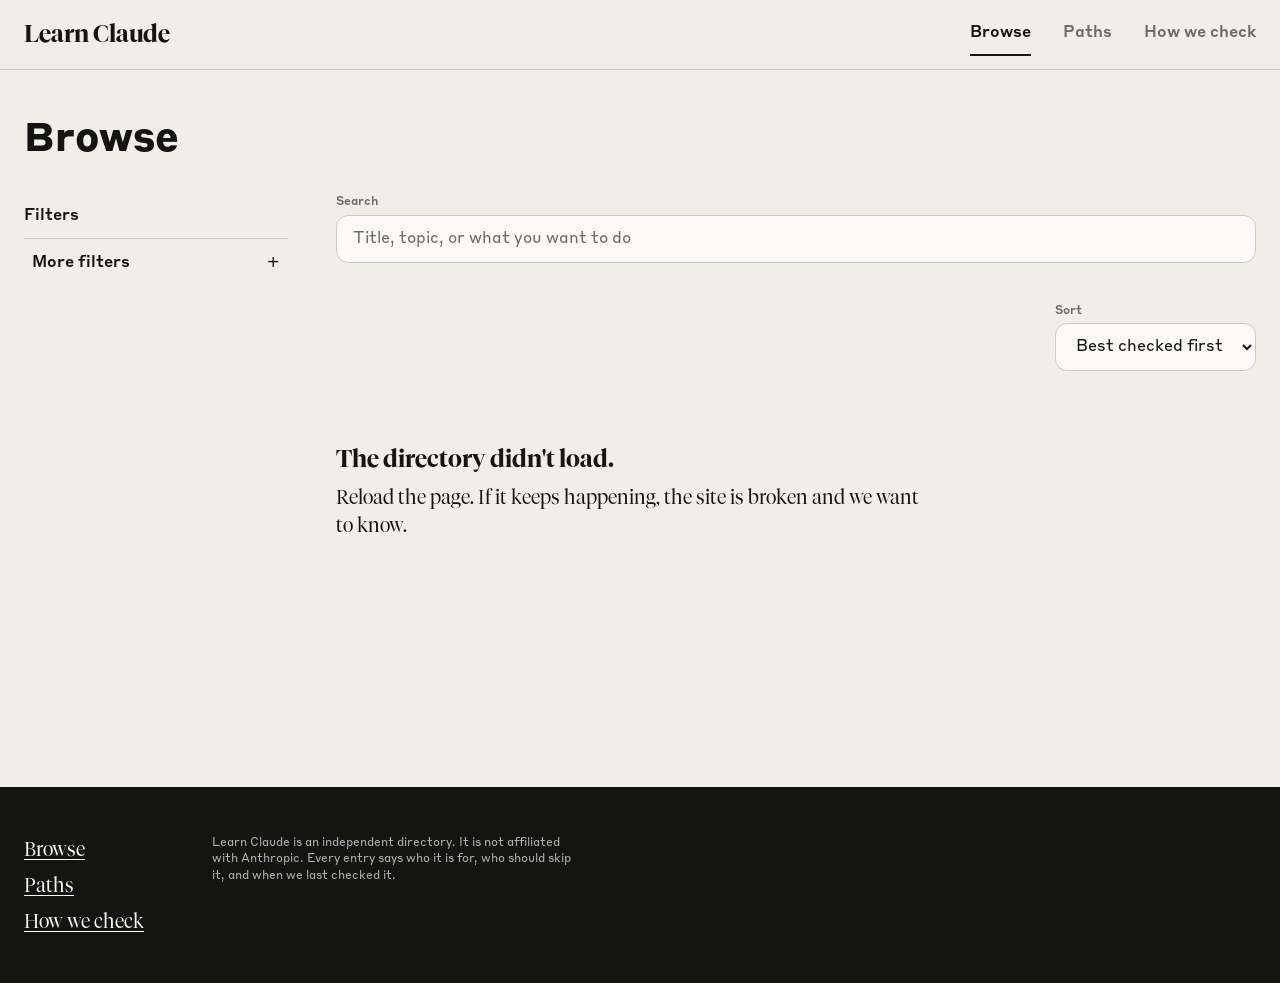
==== commit 2e1e185f: "The sort control moves to the list it actually sorts, and says so It sat in the bar at the top of th" ====
--- a/browse.html
+++ b/browse.html
@@ -29,7 +29,7 @@
   </div>
 </header>
 
-<main id="main" class="wrap page">
+<main id="main" tabindex="-1" class="wrap page">
   <h1 class="h1">Browse</h1>
 
   <div class="browse-grid">
@@ -53,8 +53,27 @@
           <input class="input" id="q" type="search" aria-label="Search resources"
                  placeholder="Title, topic, or what you want to do" autocomplete="off">
         </div>
+      </div>
+
+      <div class="chip-row" id="appliedChips" style="margin-bottom:var(--space-16)"></div>
+
+      <p class="result-count" id="count" aria-live="polite" role="status"></p>
+      <!-- D2: what the search could not find, and "Searching…" while the index
+           loads. aria-live so a screen reader hears the miss rather than being
+           handed a confident list built without one of the reader's words. -->
+      <div id="notice" aria-live="polite"></div>
+      <div id="thin"></div>
+
+      <div id="picks"></div>
+      <!-- D7. Below the picks, above the results, because it governs the results and
+           not the picks. The picks are a judgement ordered by argument; a sort does not
+           reorder a judgement, and three Attack 3 agents read this control as lying
+           about the page when it sat above a block it does not touch. The label says
+           which list it sorts, set by browse.js because that depends on whether a picks
+           block rendered. -->
+      <div class="sort-row">
         <div class="field">
-          <label for="sort">Sort</label>
+          <label for="sort" id="sortLabel">Sort</label>
           <select class="select" id="sort">
             <option value="best">Best checked first</option>
             <option value="newest">Newest first</option>
@@ -62,11 +81,6 @@
           </select>
         </div>
       </div>
-
-      <div class="chip-row" id="appliedChips" style="margin-bottom:var(--space-16)"></div>
-
-      <p class="result-count" id="count" aria-live="polite" role="status"></p>
-
       <div class="card-list" id="results" style="margin-top:var(--space-24)"></div>
       <div id="empty"></div>
     </section>
@@ -108,6 +122,7 @@
 <script src="data/items.js"></script>
 <script src="data/paths.js"></script>
 <script src="data/publisher-marks.js"></script>
+<script src="data/picks.js"></script>
 <script src="assets/js/ui.js"></script>
 <script src="assets/js/search.js"></script>
 <script src="assets/js/browse.js"></script>
--- a/assets/css/tokens.css
+++ b/assets/css/tokens.css
@@ -93,7 +93,23 @@
      Anthropic uses those two for small metadata anyway. We cannot: a directory
      whose whole product is a date and a one-line judgement must have those legible.
      --bark is --cloud-dark darkened on its own hue until it clears 4.60:1, so it
-     stays in the warm family and passes AA at any size. */
+     stays in the warm family and passes AA at any size.
+
+     DO NOT LIGHTEN THIS FOR TASTE. Re-measured in the browser 2026-09-01:
+       #6c6b66 on #f0eee6 (page canvas)   4.60:1   AA needs 4.5
+       #6c6b66 on #faf9f5 (card surface)  5.07:1   AA needs 4.5
+     The canvas figure is the whole site's thinnest margin: 0.10 of headroom. It
+     carries the "picked by AI - <date>" label and every "Start with these three"
+     reason line, both of which sit on the canvas rather than on a card. Any lift
+     toward --cloud-dark drops those below AA, and nothing will go red when it
+     happens - contrast is not something a build can fail on. Measure before you
+     change this value, and measure on #f0eee6, not on the card.
+
+     One more surface to know about, currently safe because nothing uses it:
+       #6c6b66 on #e3dacc (--surface-panel)  3.86:1  would FAIL at normal size
+     The panel tone carries only images and near-black ink today. Putting
+     secondary text on it would fail silently. --clay-text is worse there, 3.78:1,
+     which is why the flag note below prefers a darker value if that ever moves. */
 
   /* ------------------------------------------------------------------------
      Surfaces — elevation comes from tone, never from a shadow
--- a/assets/css/site.css
+++ b/assets/css/site.css
@@ -323,6 +323,10 @@
 
 .card {
   display: block;
+  /* The card holds one link (the title) whose ::after covers the card, so the whole
+     tile stays clickable while the link's accessible name stays the title. That overlay
+     is positioned against this box. See the note on LC.card in assets/js/ui.js. */
+  position: relative;
   background: var(--surface-card);
   border: var(--hairline) solid var(--border);
   border-radius: var(--radius-card);
@@ -333,6 +337,19 @@
               background var(--dur-fast) var(--ease-out);
 }
 .card:hover { border-color: var(--border-strong); background: var(--surface-feature); color: inherit; }
+
+/* The title carries the link. It must not look like one - the card is the affordance. */
+.card-title a { color: inherit; text-decoration: none; }
+.card-title a::after {
+  content: ""; position: absolute; inset: 0;
+  border-radius: var(--radius-card);
+}
+/* Focus rings the card, not the title's words - the same decision as .sp-card, and
+   scoped to the title link so a second link inside a card could never ring the card. */
+.card-title a:focus-visible { outline: none; }
+.card:has(.card-title a:focus-visible) {
+  outline: var(--focus-ring); outline-offset: var(--focus-offset);
+}
 
 .card-list { display: flex; flex-direction: column; gap: var(--space-16); }
 
@@ -377,6 +394,19 @@
 .flag-dead { color: var(--flag-outdated); font-weight: var(--weight-medium); }
 
 /* "Step 2 of 6 in Your first week with Claude" */
+/* This is a link now. It was a <span> on the card and an <a> on the resource page -
+   the same string, the same filled pill, two different affordances, and the card's
+   version was the eye-catching one that went nowhere. A pill carrying a rule-width
+   underline looks broken, so the underline waits for hover; the shape and colour at
+   rest are unchanged. */
+/* The badge is a link on the resource page only - on a card it went back to a span so
+   that one focus stop per card survives (R2, 2026-09-06). A rule-width underline through
+   a filled pill looks broken, so the underline waits for hover; the shape and colour at
+   rest are unchanged, which matters because the badge is the site's trust signal and it
+   should not start reading as navigation. */
+a.badge { text-decoration: none; }
+a.badge:hover { text-decoration: underline; }
+
 .card-path {
   display: inline-block;
   margin-top: var(--space-12);
@@ -384,7 +414,23 @@
   background: var(--surface-feature);
   border-radius: var(--radius-badge);
   font: var(--weight-medium) var(--text-caption)/var(--leading-caption) var(--font-sans);
-}
+  text-decoration: none;
+}
+
+a.card-path:hover { text-decoration: underline; }
+
+/* D7. The line a thin picks cell uses to say why it is thin. Same quiet type as
+   the "picked by AI" label beside the heading, because it belongs to the same
+   conversation: here is what we chose, and here is what stopped us choosing more. */
+.picks-why {
+  margin-top: var(--space-8);
+  font: var(--weight-regular) var(--text-caption)/var(--leading-caption) var(--font-sans);
+  letter-spacing: var(--tracking-caption);
+  color: var(--text-secondary);
+}
+
+/* With no block above it, it needs the space the heading would have taken. */
+.picks-why-alone { margin-top: var(--space-16); }
 
 /* -------------------------------------------------------------- browse ---- */
 
@@ -500,9 +546,75 @@
   display: flex; flex-wrap: wrap; gap: var(--space-16);
   align-items: flex-end; margin-bottom: var(--space-24);
 }
+/* "Start with these three" on Browse. Quiet framing, no card of its own: the picks
+   are cards already, and a boxed box is how a page starts shouting. The reason line
+   under each card is the block's whole voice - body-small, secondary ink, and indented
+   to hang off the card rather than compete with it. */
+.picks { margin-top: var(--space-24); }
+.picks-head { display: flex; align-items: baseline; gap: var(--space-12);
+              flex-wrap: wrap; margin-bottom: var(--space-16); }
+.picks-meta {
+  font: var(--weight-regular) var(--text-caption)/var(--leading-caption) var(--font-sans);
+  letter-spacing: var(--tracking-caption);
+  color: var(--text-secondary);
+}
+.pick-reason {
+  margin: var(--space-8) 0 0 var(--space-16);
+  font: var(--weight-regular) var(--text-body-sm)/var(--leading-body-sm) var(--font-sans);
+  letter-spacing: var(--tracking-body-sm);
+  color: var(--text-secondary);
+}
+.picks-rest { margin-top: var(--space-32); }
+
 .result-count {
   font: var(--weight-medium) var(--text-body-sm)/var(--leading-body-sm) var(--font-sans);
   color: var(--text-primary);
+}
+
+/* D6. The badge on a card is a button now, so that a phone reader can reach the one
+   sentence that says what "Skimmed" means. It has to look exactly like the span it
+   replaced: no button chrome, no pointer change beyond the hand, and the same box the
+   tier classes already paint. */
+.badge-tap {
+  font: inherit;
+  border: 0;
+  padding: inherit;
+  cursor: pointer;
+  -webkit-appearance: none;
+  appearance: none;
+}
+
+/* The definition, opened by a tap, next to the thing it defines. Deliberately plain:
+   it is a sentence, not a tooltip pretending to be a component. */
+.tier-pop {
+  display: block;
+  margin-top: var(--space-8);
+  padding: var(--space-8) var(--space-12);
+  background: var(--surface-raised, #faf9f5);
+  border: 1px solid var(--border-subtle, #cccbc8);
+  border-radius: var(--radius-8, 8px);
+  font: var(--weight-regular) var(--text-body-sm)/var(--leading-body-sm) var(--font-sans);
+  color: var(--text-primary);
+  max-width: 40ch;
+}
+
+/* D7. The sort sits with the list it governs. Right-aligned so it reads as a control on
+   that row rather than a second field under the search box. */
+.sort-row {
+  display: flex;
+  justify-content: flex-end;
+  margin-top: var(--space-16);
+}
+
+/* D2. What the search could not find, said above the results rather than nowhere.
+   Quiet: it is a caveat on a list that still has answers in it, not an error. Same
+   measure as the count above it so the two read as one block. */
+.notice {
+  margin-top: var(--space-8);
+  font: var(--weight-regular) var(--text-body-sm)/var(--leading-body-sm) var(--font-sans);
+  color: var(--text-secondary);
+  max-width: var(--measure);
+  overflow-wrap: anywhere;
 }
 
 .empty {
@@ -612,7 +724,11 @@
 }
 /* Focus must ring the card, not the four words of the title. */
 .sp-title a:focus-visible { outline: none; }
-.sp-card:has(a:focus-visible) {
+/* Scoped to the title link 2026-09-01. `:has(a:focus-visible)` also matched the "Start
+   with this" button inside the card, so focusing the CTA drew two rings at once - one
+   round the button and one round the whole card - and a keyboard user could not tell
+   which thing was focused. */
+.sp-card:has(.sp-title a:focus-visible) {
   outline: var(--focus-ring); outline-offset: var(--focus-offset);
 }
 /* Anything that must stay separately clickable sits above the overlay. */
@@ -873,3 +989,54 @@
   padding: 0; margin: -1px; overflow: hidden;
   clip: rect(0 0 0 0); white-space: nowrap; border: 0;
 }
+
+/* ------------------------------------------------------- forced colors ---- */
+/* Windows High Contrast and any other forced-colors mode replaces our palette
+   with the reader's own. Everything below is about what SHAPE survives that,
+   not about colour: in this mode the tokens are overridden by the user agent,
+   which is the point of the mode, so system keywords are the only thing that
+   can be written here. That is not a hardcoded value sneaking past rule 4 -
+   `CanvasText` and `Highlight` ARE the tokens once the reader takes over.
+
+   Audited 2026-09-04. Most of the site already survives, and mostly by
+   accident of decisions taken for other reasons:
+     - Focus is `outline`, never `box-shadow`. Forced colors keeps outlines and
+       drops shadows, so the no-shadow rule in the design saved the focus ring.
+       Nothing on any rendered page uses box-shadow at all.
+     - The tier badges say "Skimmed" and "Read by AI" in words, so losing the
+       fill loses decoration, not meaning.
+     - The filter checkbox draws its tick as a real "✓" character rather than a
+       CSS shape, so a checked box stays checked when the fill goes.
+   Two things did NOT survive on inspection, and are fixed here.
+
+   NOT VERIFIED IN A BROWSER. The preview pane cannot emulate forced-colors -
+   `matchMedia('(forced-colors: active)')` is false there and there is no way
+   to turn it on - so this block is written from the spec and from the computed
+   styles of the elements it names. It cannot regress normal rendering, because
+   it only ever applies inside the media query. It still needs one confirming
+   look in a real Windows High Contrast session. */
+@media (forced-colors: active) {
+
+  /* 1. The filled call to action carries its whole shape in a background fill
+        and a transparent border - measured: background #d97757, border-color
+        transparent. The fill is forced to Canvas here, so without this the
+        button becomes a line of text with nothing round it. */
+  .btn { border-color: ButtonText; }
+
+  /* 2. Selection state must not be a fill. The chosen role chip and the ticked
+        filter box both distinguish themselves with tone; tone is exactly what
+        this mode takes away. Highlight is the reader's own selection colour,
+        so a chosen thing looks chosen in whatever palette they run. */
+  .chip-choice[aria-pressed="true"],
+  .filter-option[aria-checked="true"] .filter-box {
+    background: Highlight;
+    color: HighlightText;
+    border-color: Highlight;
+  }
+
+  /* 3. Pin the focus ring rather than trust the default. It already survives -
+        outlines do - but the ring is the one thing a keyboard user cannot do
+        without, so it is stated instead of assumed. */
+  :focus-visible { outline-color: CanvasText; }
+  .site-footer :focus-visible { outline-color: CanvasText; }
+}
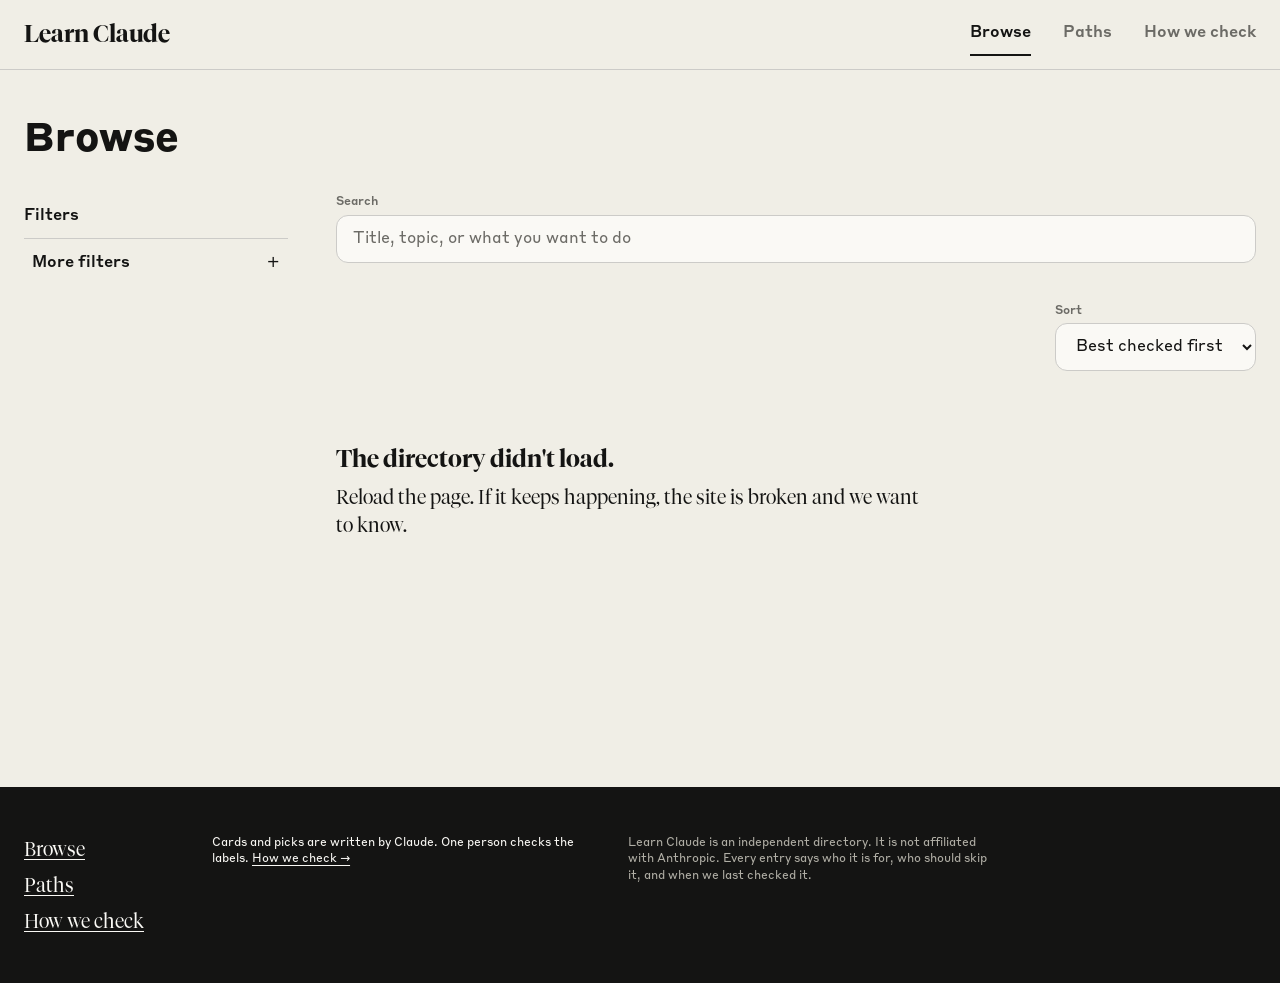
==== commit 05563acf: "Every page says who wrote the cards, before a reader trusts one Ten of Attack 3's ten agents read ca" ====
--- a/browse.html
+++ b/browse.html
@@ -112,6 +112,10 @@
       <a href="paths.html">Paths</a>
       <a href="how-we-check.html">How we check</a>
     </div>
+    <p class="footer-note footer-who">
+      Cards and picks are written by Claude. One person checks the labels.
+      <a href="how-we-check.html">How we check &rarr;</a>
+    </p>
     <p class="footer-note">
       Learn Claude is an independent directory. It is not affiliated with Anthropic.
       Every entry says who it is for, who should skip it, and when we last checked it.
--- a/assets/css/site.css
+++ b/assets/css/site.css
@@ -598,6 +598,20 @@
   max-width: 40ch;
 }
 
+/* D10. The disclosure line, first in the footer and a shade louder than the note under
+   it, because it is the one sentence a reader is owed before they trust a judgement
+   rather than after. Still a footer line: a banner on every page is a site apologising
+   for itself once per visit.
+
+   Colour comes from the footer, not from the page. The first version set
+   --text-primary here, which is the dark ink of the light canvas, and the sentence
+   disappeared into a black footer with only its link showing - caught by looking at the
+   page rather than at the DOM, which is the whole reason to look. */
+.footer-who {
+  color: var(--text-on-invert);
+  margin-bottom: var(--space-8);
+}
+
 /* D7. The sort sits with the list it governs. Right-aligned so it reads as a control on
    that row rather than a second field under the search box. */
 .sort-row {
